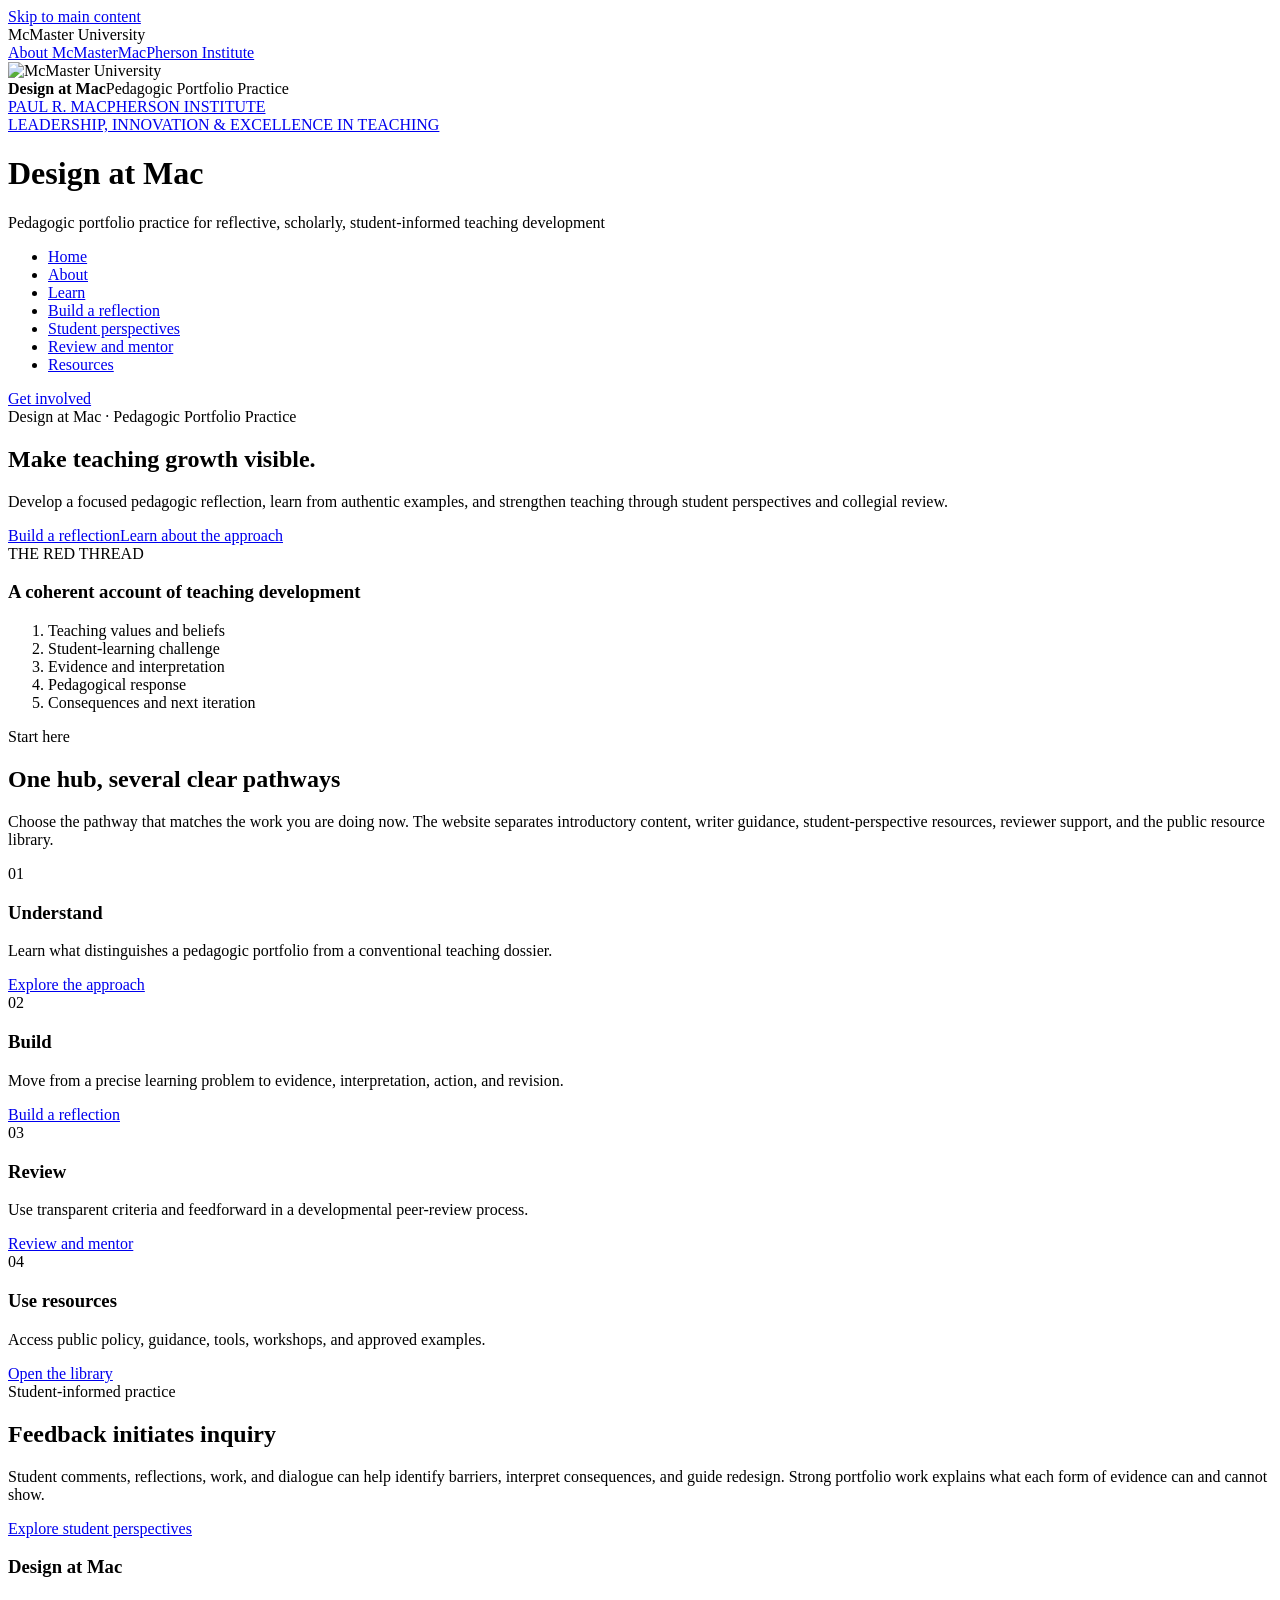
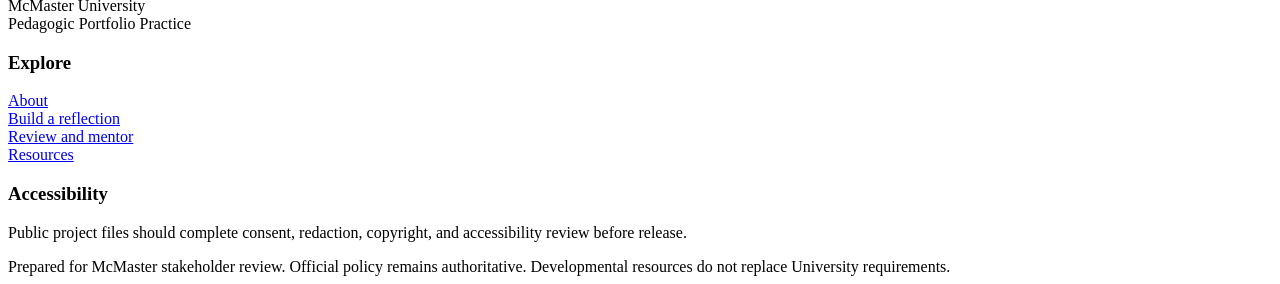
==== index.html @ 819a3a14 "Add files via upload" ====
<!doctype html><html lang="en"><head><meta charset="utf-8"><meta name="viewport" content="width=device-width,initial-scale=1"><meta name="description" content="Design at Mac pedagogic portfolio practice."><title>Home | Design at Mac</title><link rel="preconnect" href="https://fonts.googleapis.com"><link rel="preconnect" href="https://fonts.gstatic.com" crossorigin><link href="https://fonts.googleapis.com/css2?family=Poppins:wght@400;500;600;700&display=swap" rel="stylesheet"><link rel="stylesheet" href="assets/styles.css"></head><body><a class="skip" href="#main">Skip to main content</a><div class="global"><div class="global-in"><span>McMaster University</span><div class="global-links"><a href="https://www.mcmaster.ca/">About McMaster</a><a href="https://mi.mcmaster.ca/">MacPherson Institute</a></div></div></div><header><div class="brand"><div class="brand-in"><img class="mc-logo" src="assets/mcmaster-wordmark.png" alt="McMaster University"><span class="brand-rule" aria-hidden="true"></span><div class="brand-name"><strong>Design at Mac</strong><span>Pedagogic Portfolio Practice</span></div><a class="mi" href="https://mi.mcmaster.ca/"><span class="mi-mark" aria-hidden="true"><i></i><i></i><i></i><i></i></span><span class="mi-text">PAUL R. MACPHERSON INSTITUTE<br>LEADERSHIP, INNOVATION &amp; EXCELLENCE IN TEACHING</span></a></div></div><div class="site-head"><div class="site-head-in"><h1>Design at Mac</h1><p>Pedagogic portfolio practice for reflective, scholarly, student-informed teaching development</p></div></div><nav class="nav" aria-label="Site navigation"><div class="nav-in"><ul><li><a class="current" href="index.html">Home</a></li><li><a class="" href="about.html">About</a></li><li><a class="" href="learn.html">Learn</a></li><li><a class="" href="build.html">Build a reflection</a></li><li><a class="" href="students.html">Student perspectives</a></li><li><a class="" href="review.html">Review and mentor</a></li><li><a class="" href="resources.html">Resources</a></li></ul><a class="join" href="get-involved.html">Get involved</a></div></nav></header><section class="page-hero"><div class="hero-in"><div><span class="eyebrow">Design at Mac · Pedagogic Portfolio Practice</span><h2>Make teaching growth visible.</h2><p>Develop a focused pedagogic reflection, learn from authentic examples, and strengthen teaching through student perspectives and collegial review.</p><div class="actions"><a class="button gold" href="build.html">Build a reflection</a><a class="button white" href="learn.html">Learn about the approach</a></div></div><aside class="hero-card"><span class="tag">THE RED THREAD</span><h3>A coherent account of teaching development</h3><ol><li>Teaching values and beliefs</li><li>Student-learning challenge</li><li>Evidence and interpretation</li><li>Pedagogical response</li><li>Consequences and next iteration</li></ol></aside></div></section><main id="main"><section><div class="wrap"><div class="section-head"><div><span class="kicker">Start here</span><h2>One hub, several clear pathways</h2></div><p class="lede">Choose the pathway that matches the work you are doing now. The website separates introductory content, writer guidance, student-perspective resources, reviewer support, and the public resource library.</p></div><div class="grid grid4"><article class="card"><span class="number">01</span><h3>Understand</h3><p>Learn what distinguishes a pedagogic portfolio from a conventional teaching dossier.</p><a href="learn.html">Explore the approach</a></article><article class="card"><span class="number">02</span><h3>Build</h3><p>Move from a precise learning problem to evidence, interpretation, action, and revision.</p><a href="build.html">Build a reflection</a></article><article class="card"><span class="number">03</span><h3>Review</h3><p>Use transparent criteria and feedforward in a developmental peer-review process.</p><a href="review.html">Review and mentor</a></article><article class="card"><span class="number">04</span><h3>Use resources</h3><p>Access public policy, guidance, tools, workshops, and approved examples.</p><a href="resources.html">Open the library</a></article></div></div></section><section class="cream"><div class="wrap"><div class="section-head"><div><span class="kicker">Student-informed practice</span><h2>Feedback initiates inquiry</h2></div><p class="lede">Student comments, reflections, work, and dialogue can help identify barriers, interpret consequences, and guide redesign. Strong portfolio work explains what each form of evidence can and cannot show.</p></div><div class="actions"><a class="button maroon" href="students.html">Explore student perspectives</a></div></div></section></main><footer class="footer"><div class="foot"><div><h3>Design at Mac</h3><p>McMaster University<br>Pedagogic Portfolio Practice</p></div><div><h3>Explore</h3><p><a href="about.html">About</a><br><a href="build.html">Build a reflection</a><br><a href="review.html">Review and mentor</a><br><a href="resources.html">Resources</a></p></div><div><h3>Accessibility</h3><p>Public project files should complete consent, redaction, copyright, and accessibility review before release.</p></div></div><div class="legal">Prepared for McMaster stakeholder review. Official policy remains authoritative. Developmental resources do not replace University requirements.</div></footer><script src="assets/site.js"></script></body></html>
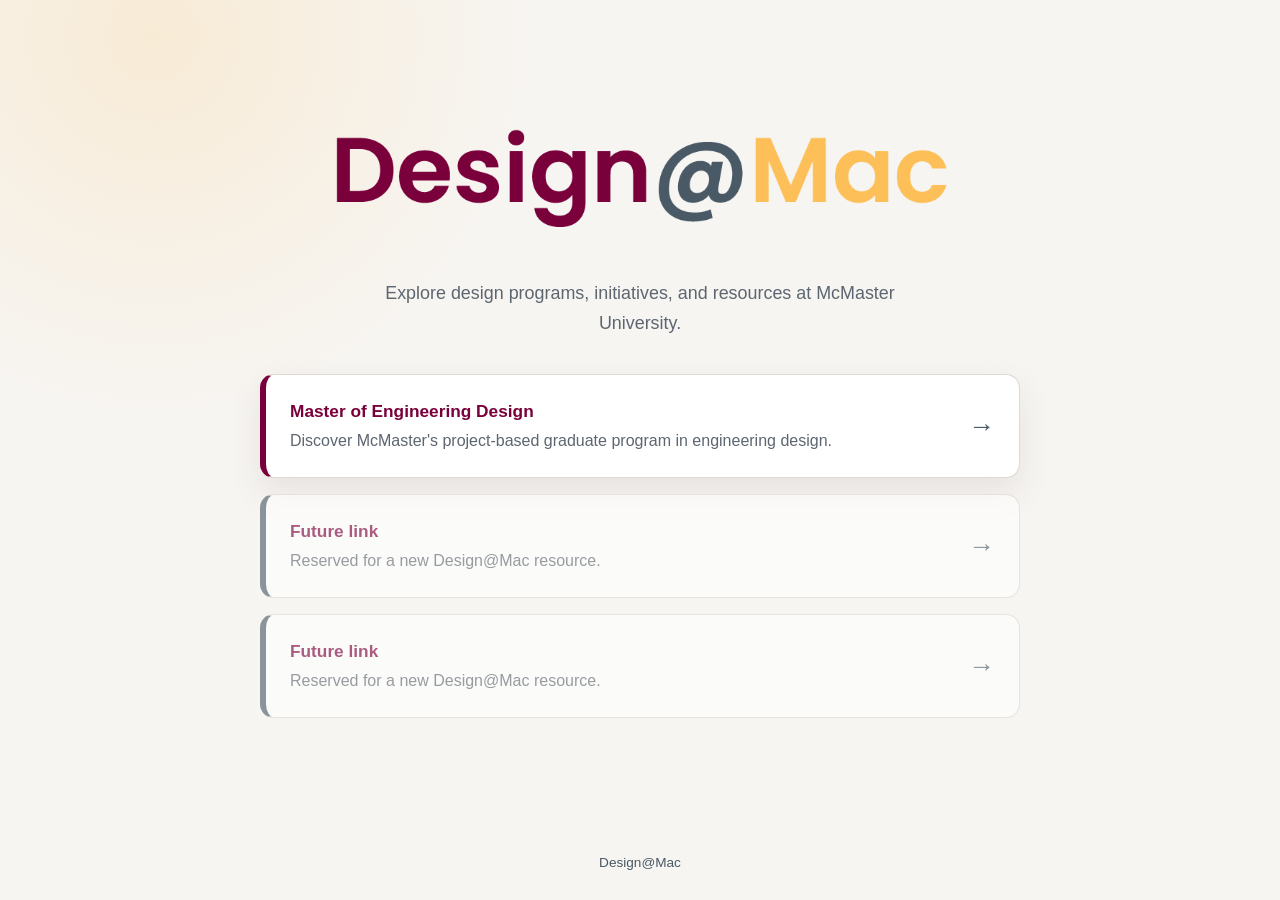
==== commit e60063e4: "Add files via upload" ====
--- a/index.html
+++ b/index.html
@@ -1 +1,63 @@
-<!doctype html><html lang="en"><head><meta charset="utf-8"><meta name="viewport" content="width=device-width,initial-scale=1"><meta name="description" content="Design at Mac pedagogic portfolio practice."><title>Home | Design at Mac</title><link rel="preconnect" href="https://fonts.googleapis.com"><link rel="preconnect" href="https://fonts.gstatic.com" crossorigin><link href="https://fonts.googleapis.com/css2?family=Poppins:wght@400;500;600;700&display=swap" rel="stylesheet"><link rel="stylesheet" href="assets/styles.css"></head><body><a class="skip" href="#main">Skip to main content</a><div class="global"><div class="global-in"><span>McMaster University</span><div class="global-links"><a href="https://www.mcmaster.ca/">About McMaster</a><a href="https://mi.mcmaster.ca/">MacPherson Institute</a></div></div></div><header><div class="brand"><div class="brand-in"><img class="mc-logo" src="assets/mcmaster-wordmark.png" alt="McMaster University"><span class="brand-rule" aria-hidden="true"></span><div class="brand-name"><strong>Design at Mac</strong><span>Pedagogic Portfolio Practice</span></div><a class="mi" href="https://mi.mcmaster.ca/"><span class="mi-mark" aria-hidden="true"><i></i><i></i><i></i><i></i></span><span class="mi-text">PAUL R. MACPHERSON INSTITUTE<br>LEADERSHIP, INNOVATION &amp; EXCELLENCE IN TEACHING</span></a></div></div><div class="site-head"><div class="site-head-in"><h1>Design at Mac</h1><p>Pedagogic portfolio practice for reflective, scholarly, student-informed teaching development</p></div></div><nav class="nav" aria-label="Site navigation"><div class="nav-in"><ul><li><a class="current" href="index.html">Home</a></li><li><a class="" href="about.html">About</a></li><li><a class="" href="learn.html">Learn</a></li><li><a class="" href="build.html">Build a reflection</a></li><li><a class="" href="students.html">Student perspectives</a></li><li><a class="" href="review.html">Review and mentor</a></li><li><a class="" href="resources.html">Resources</a></li></ul><a class="join" href="get-involved.html">Get involved</a></div></nav></header><section class="page-hero"><div class="hero-in"><div><span class="eyebrow">Design at Mac · Pedagogic Portfolio Practice</span><h2>Make teaching growth visible.</h2><p>Develop a focused pedagogic reflection, learn from authentic examples, and strengthen teaching through student perspectives and collegial review.</p><div class="actions"><a class="button gold" href="build.html">Build a reflection</a><a class="button white" href="learn.html">Learn about the approach</a></div></div><aside class="hero-card"><span class="tag">THE RED THREAD</span><h3>A coherent account of teaching development</h3><ol><li>Teaching values and beliefs</li><li>Student-learning challenge</li><li>Evidence and interpretation</li><li>Pedagogical response</li><li>Consequences and next iteration</li></ol></aside></div></section><main id="main"><section><div class="wrap"><div class="section-head"><div><span class="kicker">Start here</span><h2>One hub, several clear pathways</h2></div><p class="lede">Choose the pathway that matches the work you are doing now. The website separates introductory content, writer guidance, student-perspective resources, reviewer support, and the public resource library.</p></div><div class="grid grid4"><article class="card"><span class="number">01</span><h3>Understand</h3><p>Learn what distinguishes a pedagogic portfolio from a conventional teaching dossier.</p><a href="learn.html">Explore the approach</a></article><article class="card"><span class="number">02</span><h3>Build</h3><p>Move from a precise learning problem to evidence, interpretation, action, and revision.</p><a href="build.html">Build a reflection</a></article><article class="card"><span class="number">03</span><h3>Review</h3><p>Use transparent criteria and feedforward in a developmental peer-review process.</p><a href="review.html">Review and mentor</a></article><article class="card"><span class="number">04</span><h3>Use resources</h3><p>Access public policy, guidance, tools, workshops, and approved examples.</p><a href="resources.html">Open the library</a></article></div></div></section><section class="cream"><div class="wrap"><div class="section-head"><div><span class="kicker">Student-informed practice</span><h2>Feedback initiates inquiry</h2></div><p class="lede">Student comments, reflections, work, and dialogue can help identify barriers, interpret consequences, and guide redesign. Strong portfolio work explains what each form of evidence can and cannot show.</p></div><div class="actions"><a class="button maroon" href="students.html">Explore student perspectives</a></div></div></section></main><footer class="footer"><div class="foot"><div><h3>Design at Mac</h3><p>McMaster University<br>Pedagogic Portfolio Practice</p></div><div><h3>Explore</h3><p><a href="about.html">About</a><br><a href="build.html">Build a reflection</a><br><a href="review.html">Review and mentor</a><br><a href="resources.html">Resources</a></p></div><div><h3>Accessibility</h3><p>Public project files should complete consent, redaction, copyright, and accessibility review before release.</p></div></div><div class="legal">Prepared for McMaster stakeholder review. Official policy remains authoritative. Developmental resources do not replace University requirements.</div></footer><script src="assets/site.js"></script></body></html>+<!doctype html>
+<html lang="en">
+<head>
+  <meta charset="utf-8">
+  <meta name="viewport" content="width=device-width, initial-scale=1">
+  <meta name="description" content="Design@Mac links and resources at McMaster University.">
+  <title>Design@Mac</title>
+  <link rel="stylesheet" href="styles.css">
+</head>
+<body>
+  <main class="page-shell">
+    <header class="hero">
+      <img
+        class="brand-logo"
+        src="assets/design-at-mac-logo.png"
+        alt="Design at Mac"
+        width="862"
+        height="186"
+      >
+      <p class="intro">Explore design programs, initiatives, and resources at McMaster University.</p>
+    </header>
+
+    <nav class="link-list" aria-label="Design at Mac links">
+      <!--
+        TO ADD OR EDIT A LINK:
+        1. Change the href value to the destination URL.
+        2. Replace the link title and description.
+        3. Remove the placeholder class and aria-disabled attribute if present.
+      -->
+
+      <a class="link-card" href="https://www.eng.mcmaster.ca/sept/degree-options/engineering-design/">
+        <span class="link-copy">
+          <strong>Master of Engineering Design</strong>
+          <span>Discover McMaster's project-based graduate program in engineering design.</span>
+        </span>
+        <span class="arrow" aria-hidden="true">&rarr;</span>
+      </a>
+
+      <!-- Placeholder link 1: replace # with a URL and update the text. -->
+      <a class="link-card placeholder" href="#" aria-disabled="true" onclick="return false;">
+        <span class="link-copy">
+          <strong>Future link</strong>
+          <span>Reserved for a new Design@Mac resource.</span>
+        </span>
+        <span class="arrow" aria-hidden="true">&rarr;</span>
+      </a>
+
+      <!-- Placeholder link 2: replace # with a URL and update the text. -->
+      <a class="link-card placeholder" href="#" aria-disabled="true" onclick="return false;">
+        <span class="link-copy">
+          <strong>Future link</strong>
+          <span>Reserved for a new Design@Mac resource.</span>
+        </span>
+        <span class="arrow" aria-hidden="true">&rarr;</span>
+      </a>
+    </nav>
+  </main>
+
+  <footer>
+    <p>Design@Mac</p>
+  </footer>
+</body>
+</html>
--- a/styles.css
+++ b/styles.css
@@ -0,0 +1,170 @@
+:root {
+  --maroon: #7a003c;
+  --gold: #fdbf57;
+  --grey: #495965;
+  --ink: #22252a;
+  --muted: #5d6670;
+  --surface: #ffffff;
+  --background: #f7f5f2;
+  --border: #ded9d3;
+  --shadow: 0 14px 34px rgba(50, 35, 42, 0.09);
+}
+
+* {
+  box-sizing: border-box;
+}
+
+html {
+  color-scheme: light;
+}
+
+body {
+  min-height: 100vh;
+  margin: 0;
+  display: flex;
+  flex-direction: column;
+  color: var(--ink);
+  background:
+    radial-gradient(circle at 12% 4%, rgba(253, 191, 87, 0.18), transparent 24rem),
+    var(--background);
+  font-family: Poppins, Arial, sans-serif;
+}
+
+.page-shell {
+  width: min(760px, calc(100% - 2rem));
+  margin: auto;
+  padding: 4rem 0 3rem;
+}
+
+.hero {
+  text-align: center;
+  margin-bottom: 2.25rem;
+}
+
+.brand-logo {
+  display: block;
+  width: min(100%, 620px);
+  height: auto;
+  margin: 0 auto;
+}
+
+.intro {
+  max-width: 590px;
+  margin: 1.35rem auto 0;
+  color: var(--muted);
+  font-size: clamp(1rem, 2.5vw, 1.12rem);
+  line-height: 1.65;
+}
+
+.link-list {
+  display: grid;
+  gap: 1rem;
+}
+
+.link-card {
+  display: flex;
+  align-items: center;
+  justify-content: space-between;
+  gap: 1.5rem;
+  min-height: 104px;
+  padding: 1.35rem 1.5rem;
+  color: var(--ink);
+  background: var(--surface);
+  border: 1px solid var(--border);
+  border-left: 6px solid var(--maroon);
+  border-radius: 14px;
+  box-shadow: var(--shadow);
+  text-decoration: none;
+  transition: transform 160ms ease, border-color 160ms ease, box-shadow 160ms ease;
+}
+
+.link-card:hover,
+.link-card:focus-visible {
+  transform: translateY(-2px);
+  border-color: var(--gold);
+  border-left-color: var(--maroon);
+  box-shadow: 0 18px 38px rgba(50, 35, 42, 0.14);
+  outline: none;
+}
+
+.link-card:focus-visible {
+  box-shadow: 0 0 0 4px rgba(253, 191, 87, 0.55), var(--shadow);
+}
+
+.link-copy {
+  display: grid;
+  gap: 0.35rem;
+}
+
+.link-copy strong {
+  color: var(--maroon);
+  font-size: 1.08rem;
+  line-height: 1.35;
+}
+
+.link-copy span {
+  color: var(--muted);
+  font-family: Arial, sans-serif;
+  line-height: 1.45;
+}
+
+.arrow {
+  flex: 0 0 auto;
+  color: var(--grey);
+  font-size: 1.65rem;
+  transition: transform 160ms ease;
+}
+
+.link-card:hover .arrow,
+.link-card:focus-visible .arrow {
+  transform: translateX(4px);
+}
+
+.placeholder {
+  border-left-color: var(--grey);
+  box-shadow: none;
+  opacity: 0.62;
+  cursor: default;
+}
+
+.placeholder:hover {
+  transform: none;
+  border-color: var(--border);
+  border-left-color: var(--grey);
+  box-shadow: none;
+}
+
+.placeholder:hover .arrow {
+  transform: none;
+}
+
+footer {
+  padding: 1rem;
+  color: var(--grey);
+  text-align: center;
+  font-size: 0.85rem;
+}
+
+@media (max-width: 520px) {
+  .page-shell {
+    padding-top: 2.5rem;
+  }
+
+  .link-card {
+    min-height: 96px;
+    padding: 1.15rem;
+  }
+
+  .link-copy span {
+    font-size: 0.94rem;
+  }
+}
+
+@media (prefers-reduced-motion: reduce) {
+  *,
+  *::before,
+  *::after {
+    scroll-behavior: auto !important;
+    transition: none !important;
+  }
+}
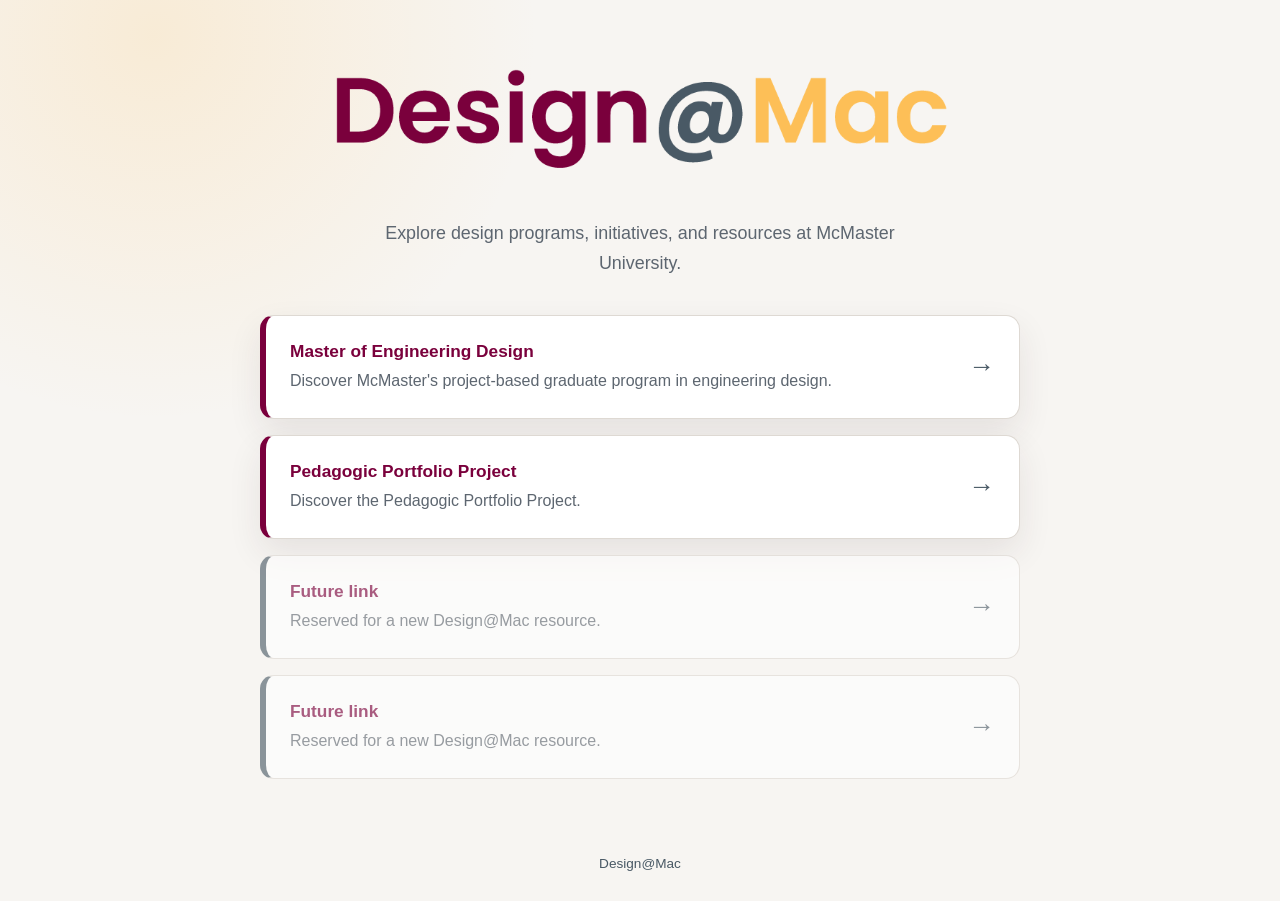
==== commit b0200a36: "Add link card for Pedagogic Portfolio Project Added a new link card for the Pedagogic Portfolio Proj" ====
--- a/index.html
+++ b/index.html
@@ -36,6 +36,14 @@
         <span class="arrow" aria-hidden="true">&rarr;</span>
       </a>
 
+      <a class="link-card" href="https://design-at-mac.github.io/design-at-mac-website/pedagogic-portfolios">
+        <span class="link-copy">
+          <strong>Pedagogic Portfolio Project</strong>
+          <span>Discover the Pedagogic Portfolio Project.</span>
+        </span>
+        <span class="arrow" aria-hidden="true">&rarr;</span>
+      </a>
+
       <!-- Placeholder link 1: replace # with a URL and update the text. -->
       <a class="link-card placeholder" href="#" aria-disabled="true" onclick="return false;">
         <span class="link-copy">
